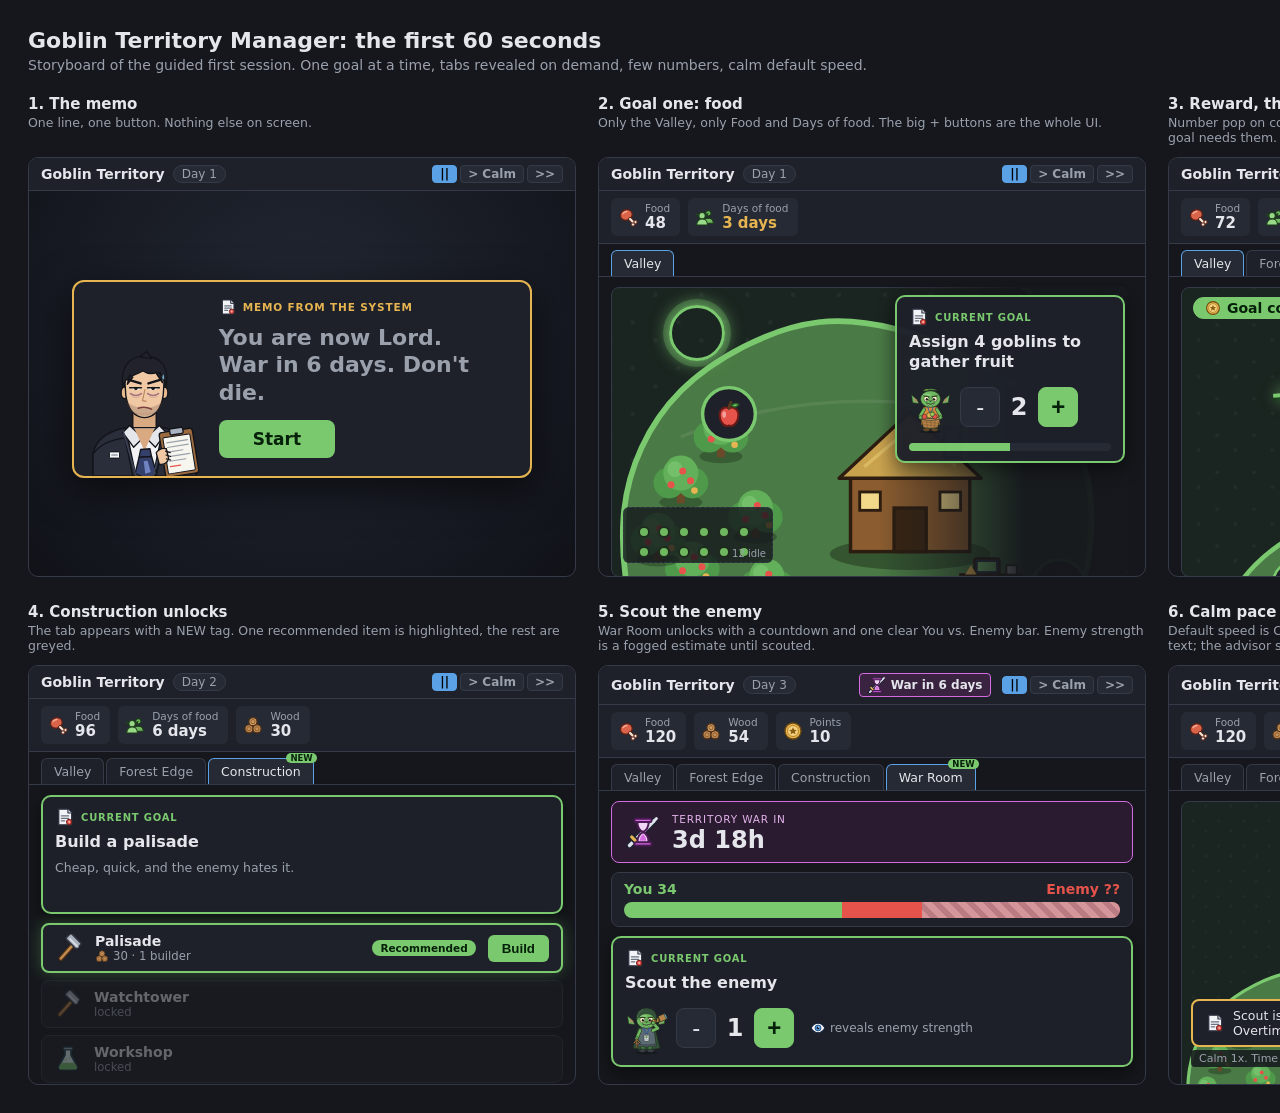
==== projects/goblin-territory-manager/research/assets/first-session-flow.html @ d6309069 "Add first-session flow storyboard (WIP) Co-Authored-By: Claude Opus 5.5 <noreply@anthropic.com> Clau" ====
<!doctype html><html lang="en"><head><meta charset="utf-8"><meta name="viewport" content="width=device-width,initial-scale=1"><title>First session flow</title><style>:root{--bg:#15171c;--panel:#1e2129;--panel2:#262a34;--line:#343a47;--text:#e4e6eb;--muted:#9aa1ad;--accent:#7bc96f;--accent2:#5aa1e6;--warn:#e6b450;--bad:#e5534b;--war:#d46be0}
*{box-sizing:border-box}body{margin:0;background:var(--bg);color:var(--text);font:14px system-ui,-apple-system,"Segoe UI",sans-serif;padding:28px}
h1{margin:0 0 4px;font-size:22px}.sub{color:var(--muted);margin:0 0 22px}
.grid{display:grid;grid-template-columns:repeat(3,548px);gap:26px 22px}
.cap h3{margin:0 0 2px;font-size:15px}.cap p{margin:0 0 8px;color:var(--muted);font-size:12.5px;min-height:34px}
.scr{position:relative;width:548px;height:420px;background:var(--bg);border:1px solid var(--line);border-radius:10px;overflow:hidden}
.scr.dim{background:radial-gradient(circle at 50% 40%,#232834,#101218)}
.top{display:flex;align-items:center;gap:8px;padding:7px 12px;background:var(--panel);border-bottom:1px solid var(--line)}.ttl{font-weight:700}.sp{flex:1}
.chip{background:var(--panel2);border:1px solid var(--line);border-radius:10px;padding:1px 8px;font-size:12px;color:var(--muted)}
.war{background:#3a2340;border:1px solid var(--war);border-radius:4px;padding:2px 8px;font-weight:600;display:flex;gap:5px;align-items:center;font-size:12px}
.speed b{display:inline-block;background:var(--panel2);border:1px solid var(--line);border-radius:4px;padding:1px 7px;margin-left:3px;font-size:12px;color:var(--muted)}.speed b.on{background:var(--accent2);color:#000;border-color:var(--accent2)}
.ic{vertical-align:middle;flex:none}
.res{display:flex;gap:8px;padding:7px 12px;background:var(--panel);border-bottom:1px solid var(--line)}
.r{display:flex;gap:7px;align-items:center;background:var(--panel2);border-radius:6px;padding:4px 10px 4px 7px}.r small{display:block;color:var(--muted);font-size:10.5px}.r strong{font-size:15px}.r.warn strong{color:var(--warn)}.r.new{box-shadow:0 0 0 2px var(--accent);animation:none}
.tabs{display:flex;gap:2px;padding:6px 12px 0;border-bottom:1px solid var(--line);background:var(--bg)}
.tabs span{padding:5px 12px;border:1px solid var(--line);border-bottom:0;border-radius:6px 6px 0 0;background:var(--panel);color:var(--muted);font-size:12.5px;position:relative}.tabs span.on{color:var(--text);background:var(--panel2);border-color:var(--accent2)}
.tabs span.new::after{content:"NEW";position:absolute;top:-6px;right:-4px;background:var(--accent);color:#06210a;font-size:8.5px;font-weight:800;border-radius:6px;padding:0 4px}
.body{position:relative;padding:10px 12px;height:290px}.body.col{display:flex;flex-direction:column;gap:9px}
.map{position:absolute;left:12px;top:10px;width:516px;height:290px;border-radius:8px;border:1px solid var(--line);background-image:url(territory-overview.svg);background-repeat:no-repeat}
.mask{position:absolute;left:12px;top:10px;width:516px;height:290px;border-radius:8px;background:linear-gradient(90deg,transparent 52%,rgba(21,23,28,.96) 80%)}
.pen{position:absolute;left:24px;top:230px;width:150px;height:56px;background:rgba(21,23,28,.8);border:1px dashed var(--line);border-radius:6px}.pen small{position:absolute;right:6px;bottom:3px;color:var(--muted);font-size:10px}
.g{position:absolute;width:12px;height:12px;border-radius:50%;background:#6fb85f;border:2px solid #1d2b1c;margin:6px 0 0 0}
.pulse{position:absolute;width:56px;height:56px;border-radius:50%;border:3px solid var(--accent);box-shadow:0 0 0 6px rgba(123,201,111,.25),0 0 18px var(--accent)}
.side{position:absolute;right:20px;top:18px;width:230px}
.goal{background:rgba(30,33,41,.96);border:2px solid var(--accent);border-radius:10px;padding:10px 12px;box-shadow:0 6px 18px rgba(0,0,0,.45)}
.gh{display:flex;gap:6px;align-items:center}.gh small{color:var(--accent);font-weight:700;letter-spacing:.08em;font-size:10px}
.goal h4{margin:5px 0 8px;font-size:16px;line-height:1.25}.m{color:var(--muted);margin:0;font-size:12px}
.asg{display:flex;align-items:center;gap:8px}.asg img{height:54px}.n{font-size:24px;font-weight:700;min-width:22px;text-align:center}
.pm{width:40px;height:40px;border-radius:8px;font-size:24px;line-height:1;background:var(--panel2);color:var(--text);border:1px solid var(--line)}.pm.plus{background:var(--accent);color:#06210a;border-color:var(--accent);font-weight:800}
.bar{height:8px;background:var(--panel2);border-radius:4px;margin-top:9px;overflow:hidden}.bar i{display:block;height:100%;background:var(--accent)}
.center{display:flex;height:376px;align-items:center;justify-content:center}
.memo{display:flex;gap:16px;align-items:flex-end;background:var(--panel);border:2px solid var(--warn);border-radius:12px;padding:16px 22px 18px 12px;box-shadow:0 12px 40px rgba(0,0,0,.6);width:460px}
.bust{height:140px;margin-bottom:-18px;border-radius:0 0 8px 8px}.from{display:flex;gap:6px;align-items:center;color:var(--warn);font-size:10.5px;font-weight:700;letter-spacing:.08em}
.memo p{font-size:22px;font-weight:600;margin:8px 0 14px;line-height:1.25}
.big{background:var(--accent);color:#06210a;border:0;border-radius:8px;font:700 17px system-ui;padding:9px 34px}
.pop{position:absolute;left:100px;top:90px;font-size:34px;font-weight:800;color:var(--accent);text-shadow:0 0 14px rgba(123,201,111,.7),0 3px 0 #0b2a0e;transform:rotate(-5deg)}
.done{position:absolute;left:24px;top:20px;background:var(--accent);color:#06210a;border-radius:20px;padding:3px 12px;font-weight:700;display:flex;gap:6px;align-items:center}
.list{display:flex;flex-direction:column;gap:7px}.it{display:flex;align-items:center;gap:12px;background:var(--panel);border:1px solid var(--line);border-radius:8px;padding:8px 12px}.it b{display:block}.it small{color:var(--muted);display:flex;gap:4px;align-items:center}
.it.off{opacity:.38}.it.rec{border:2px solid var(--accent);box-shadow:0 0 16px rgba(123,201,111,.3)}.it>div{flex:1}
.tag{background:var(--accent);color:#06210a;font-size:10.5px;font-weight:800;border-radius:10px;padding:2px 8px}.plusb{background:var(--accent);color:#06210a;border:0;border-radius:6px;font-weight:700;padding:6px 14px}
.cd{display:flex;align-items:center;gap:12px;background:#2a1b30;border:1px solid var(--war);border-radius:8px;padding:8px 14px}.cd small{color:#e2b2ea;font-size:10.5px;letter-spacing:.08em}.cd strong{font-size:24px;display:block}
.vs{background:var(--panel);border:1px solid var(--line);border-radius:8px;padding:8px 12px}.vh{display:flex;justify-content:space-between;font-weight:700;margin-bottom:5px}.good{color:var(--accent)}.bad{color:var(--bad)}
.vb{display:flex;height:16px;border-radius:8px;overflow:hidden;position:relative}.vb i{display:block;height:100%}.you{background:var(--accent)}.foe{background:var(--bad)}.fog{position:absolute;right:0;top:0;width:40%;background:repeating-linear-gradient(45deg,rgba(200,205,220,.55) 0 6px,rgba(150,158,176,.55) 6px 12px)}
.check{position:absolute;right:22px;top:18px;width:170px;background:rgba(30,33,41,.95);border:1px solid var(--line);border-radius:8px;padding:8px 12px}.check h5{margin:0 0 5px;font-size:11px;letter-spacing:.08em;color:var(--muted);text-transform:uppercase}.check p{margin:3px 0;font-size:12px;color:var(--muted);padding-left:18px;position:relative}
.check p::before{content:"";position:absolute;left:0;top:2px;width:11px;height:11px;border:1.5px solid var(--line);border-radius:3px}.check p.ok{color:var(--muted);text-decoration:line-through}.check p.ok::before{background:var(--accent);border-color:var(--accent)}.check p.now{color:var(--text);font-weight:700}.check p.now::before{border-color:var(--accent)}
.toast{position:absolute;left:22px;bottom:34px;display:flex;gap:8px;align-items:center;background:var(--panel);border:2px solid var(--warn);border-radius:8px;padding:7px 12px;font-size:12.5px;max-width:290px}
.speedhint{position:absolute;left:22px;bottom:14px;background:rgba(21,23,28,.85);padding:2px 8px;border-radius:4px;font-size:11px;color:var(--muted)}</style></head><body><svg xmlns="http://www.w3.org/2000/svg" width="0" height="0" style="position:absolute">
<symbol id="i-meat" viewBox="0 0 24 24"><ellipse cx="10" cy="9.5" rx="7.2" ry="6.2" transform="rotate(-20 10 9.5)" fill="#d9644a" stroke="#5e1f15" stroke-width="1.5"/><path d="M6 8Q7.6 5.6 10.6 5.4" stroke="#f4b09a" stroke-width="1.6" fill="none" stroke-linecap="round"/><path d="M14.5 14.5L19.5 19.5" stroke="#5e1f15" stroke-width="4.6" stroke-linecap="round"/><path d="M14.5 14.5L19.5 19.5" stroke="#f1ead8" stroke-width="2.6" stroke-linecap="round"/><circle cx="21" cy="18" r="2" fill="#f1ead8" stroke="#5e1f15" stroke-width="1.2"/><circle cx="18" cy="21" r="2" fill="#f1ead8" stroke="#5e1f15" stroke-width="1.2"/></symbol>
<symbol id="i-fruit" viewBox="0 0 24 24"><path d="M12 8C10 6.5 5 7 5 13c0 4.5 3 8 5.5 8 .8 0 1-.4 1.5-.4s.7.4 1.5.4c2.5 0 5.5-3.5 5.5-8 0-6-5-6.5-7-5z" fill="#e5534b" stroke="#6e1b17" stroke-width="1.5" stroke-linejoin="round"/><path d="M12 8Q12 5 13.5 3" stroke="#5a3b1e" stroke-width="1.8" stroke-linecap="round" fill="none"/><path d="M13.6 5.6Q17 3 19.2 5Q16.6 8.2 13.6 5.6Z" fill="#7bc96f" stroke="#2a5f25" stroke-width="1.2" stroke-linejoin="round"/><ellipse cx="8.4" cy="12.4" rx="1.4" ry="2.4" fill="#fff" opacity=".45"/></symbol>
<symbol id="i-wood" viewBox="0 0 24 24"><g stroke="#4f2f16" stroke-width="1.4"><circle cx="7.2" cy="16.6" r="4.9" fill="#c58f55"/><circle cx="16.8" cy="16.6" r="4.9" fill="#c58f55"/><circle cx="12" cy="8" r="4.9" fill="#d09b60"/></g><g fill="none" stroke="#8a5c2f" stroke-width="1.2"><circle cx="7.2" cy="16.6" r="2.5"/><circle cx="16.8" cy="16.6" r="2.5"/><circle cx="12" cy="8" r="2.5"/></g></symbol>
<symbol id="i-stone" viewBox="0 0 24 24"><polygon points="2.5 17 5.5 9 12 4.5 19 8 21.5 16 15.5 20.5 7 20.5" fill="#9aa1ad" stroke="#2f343e" stroke-width="1.5" stroke-linejoin="round"/><polygon points="5.5 9 12 4.5 19 8 12 12" fill="#c8cdd6"/><path d="M12 12L15.5 20.5M12 12L2.5 17" stroke="#68707e" stroke-width="1.3" fill="none"/></symbol>
<symbol id="i-morale" viewBox="0 0 24 24"><circle cx="12" cy="12" r="9.6" fill="#f2c94c" stroke="#6f520e" stroke-width="1.6"/><ellipse cx="8.7" cy="10" rx="1.3" ry="1.9" fill="#3d2d06"/><ellipse cx="15.3" cy="10" rx="1.3" ry="1.9" fill="#3d2d06"/><path d="M7.4 14Q12 19.2 16.6 14" stroke="#3d2d06" stroke-width="1.9" stroke-linecap="round" fill="none"/></symbol>
<symbol id="i-points" viewBox="0 0 24 24"><circle cx="12" cy="12" r="9.6" fill="#e6b450" stroke="#6f4a0e" stroke-width="1.6"/><circle cx="12" cy="12" r="6.6" fill="#f5d27f" stroke="#b8862b" stroke-width="1.2"/><polygon points="12 7.4 13.4 10.4 16.7 10.7 14.2 12.8 15 16 12 14.3 9 16 9.8 12.8 7.3 10.7 10.6 10.4" fill="#8a5c12"/></symbol>
<symbol id="i-pop" viewBox="0 0 24 24"><g stroke="#1d3d1a" stroke-width="1.4" stroke-linejoin="round"><circle cx="16" cy="7.6" r="3.2" fill="#6fb85f"/><path d="M10 19.5c0-3.8 2.6-6 6-6s6 2.2 6 6z" fill="#6fb85f"/><path d="M4.6 9.6L1.4 8 4.4 12.2ZM12.4 9.6L15.6 8 12.6 12.2Z" fill="#97d986"/><circle cx="8.5" cy="10.4" r="3.8" fill="#97d986"/><path d="M2 21.6c0-4.6 2.8-7.2 6.5-7.2S15 17 15 21.6z" fill="#97d986"/></g></symbol>
<symbol id="i-war" viewBox="0 0 24 24"><path d="M2.5 21.5L19.5 4.5" stroke="#1c2230" stroke-width="4.6" stroke-linecap="round"/><path d="M2.5 21.5L19.5 4.5" stroke="#dfe4ec" stroke-width="2.4" stroke-linecap="round"/><path d="M4 15.5L8.5 20" stroke="#1c2230" stroke-width="4.4" stroke-linecap="round"/><path d="M4 15.5L8.5 20" stroke="#e6b450" stroke-width="2.2" stroke-linecap="round"/><path d="M19.5 4.5L21.5 2.5" stroke="#dfe4ec" stroke-width="2" stroke-linecap="round"/><g stroke="#4b1a54" stroke-width="1.4" stroke-linejoin="round"><path d="M8 4.5Q8 10 12 12Q8 14 8 19.5H16Q16 14 12 12Q16 10 16 4.5Z" fill="#f1d6f5"/><path d="M9.6 18.2Q10 15 12 13.4Q14 15 14.4 18.2Z" fill="#d46be0" stroke="none"/><rect x="6" y="2.6" width="12" height="2.4" rx="1" fill="#d46be0"/><rect x="6" y="19.2" width="12" height="2.4" rx="1" fill="#d46be0"/></g></symbol>
<symbol id="i-intel" viewBox="0 0 24 24"><path d="M1.6 12C4.8 6.6 8.4 5 12 5s7.2 1.6 10.4 7c-3.2 5.4-6.8 7-10.4 7S4.8 17.4 1.6 12z" fill="#f3f4f7" stroke="#16233c" stroke-width="1.6" stroke-linejoin="round"/><circle cx="12" cy="12" r="4.4" fill="#5aa1e6" stroke="#1a4678" stroke-width="1.3"/><circle cx="12" cy="12" r="2" fill="#0d1522"/><circle cx="13.2" cy="10.8" r="1" fill="#fff"/></symbol>
<symbol id="i-build" viewBox="0 0 24 24"><path d="M5 21L15 9.8" stroke="#4f2f16" stroke-width="4.2" stroke-linecap="round"/><path d="M5 21L15 9.8" stroke="#c18c4e" stroke-width="2.2" stroke-linecap="round"/><rect x="9.5" y="2.8" width="13" height="6.6" rx="1.4" transform="rotate(45 16 6)" fill="#aab2bf" stroke="#2f343e" stroke-width="1.4"/><path d="M13 4.4L19.6 11" stroke="#e8ecf2" stroke-width="1.4" stroke-linecap="round" opacity=".8"/></symbol>
<symbol id="i-research" viewBox="0 0 24 24"><path d="M9.4 3.4h5.2v5.2l5 9.2c.9 1.7-.3 3.2-2 3.2H6.4c-1.7 0-2.9-1.5-2-3.2l5-9.2z" fill="#e3f4f8" stroke="#24444f" stroke-width="1.5" stroke-linejoin="round"/><path d="M6.4 15.2h11.2l2 3.6c.5 1-.1 2.2-1.3 2.2H5.7c-1.2 0-1.8-1.2-1.3-2.2z" fill="#7bc96f"/><circle cx="10" cy="12.6" r="1.1" fill="#bfe9b6"/><circle cx="13.4" cy="11" r=".9" fill="#bfe9b6"/><rect x="8" y="1.8" width="8" height="2.4" rx="1" fill="#9aa1ad" stroke="#24444f" stroke-width="1.2"/></symbol>
<symbol id="i-assign" viewBox="0 0 24 24"><g stroke="#3a4150" stroke-width="1.4" stroke-linejoin="round"><circle cx="9.5" cy="9" r="4" fill="#dfe4ec"/><path d="M2.4 21.5c0-5 3-7.8 7.1-7.8s7.1 2.8 7.1 7.8z" fill="#dfe4ec"/></g><circle cx="18" cy="6.4" r="5.2" fill="#7bc96f" stroke="#1f4a1c" stroke-width="1.3"/><path d="M18 3.4v6M15 6.4h6" stroke="#fff" stroke-width="2" stroke-linecap="round"/></symbol>
<symbol id="i-overtime" viewBox="0 0 24 24"><circle cx="10.5" cy="13.5" r="8.3" fill="#f3f4f7" stroke="#2c3240" stroke-width="1.6"/><path d="M10.5 8v5.8h4" stroke="#1c2a44" stroke-width="1.9" stroke-linecap="round" stroke-linejoin="round" fill="none"/><path d="M10.5 5.8v1M5.2 13.5h1" stroke="#9aa1ad" stroke-width="1.4" stroke-linecap="round"/><polygon points="20 .8 13.4 9.6 17.4 9.8 14.4 17.4 22.2 7.6 18 7.4" fill="#e6b450" stroke="#6b3d05" stroke-width="1.2" stroke-linejoin="round"/></symbol>
<symbol id="i-memo" viewBox="0 0 24 24"><path d="M4.5 2.6h11L20 7.2v14.2H4.5z" fill="#f3f4f7" stroke="#2c3240" stroke-width="1.5" stroke-linejoin="round"/><path d="M15.5 2.6v4.6H20" fill="#cfd5de" stroke="#2c3240" stroke-width="1.3" stroke-linejoin="round"/><path d="M7.6 10.5h8.8M7.6 13.5h8.8M7.6 16.5h4" stroke="#6a7280" stroke-width="1.5" stroke-linecap="round"/><circle cx="17" cy="18" r="3.2" fill="#e5534b" stroke="#6e1b17" stroke-width="1.2"/><circle cx="17" cy="18" r="1.2" fill="#f7b3ae"/></symbol>
</svg>

<h1>Goblin Territory Manager: the first 60 seconds</h1><p class="sub">Storyboard of the guided first session. One goal at a time, tabs revealed on demand, few numbers, calm default speed.</p>
<div class="grid"><div class="cap"><h3>1. The memo</h3><p>One line, one button. Nothing else on screen.</p><div class="scr dim"><div class="top"><span class="ttl">Goblin Territory</span><span class="chip">Day 1</span><span class="sp"></span><span class="speed"><b class="on">||</b><b class="">&gt; Calm</b><b>&gt;&gt;</b></span></div><div class="center"><div class="memo"><img src="char-manager-oh.svg" class="bust"><div><div class="from"><svg class="ic" width="18" height="18"><use href="#i-memo"/></svg> MEMO FROM THE SYSTEM</div><p>You are now Lord.<br>War in <b>6 days</b>. Don't die.</p><button class="big">Start</button></div></div></div></div></div><div class="cap"><h3>2. Goal one: food</h3><p>Only the Valley, only Food and Days of food. The big + buttons are the whole UI.</p><div class="scr"><div class="top"><span class="ttl">Goblin Territory</span><span class="chip">Day 1</span><span class="sp"></span><span class="speed"><b class="on">||</b><b class="">&gt; Calm</b><b>&gt;&gt;</b></span></div><div class="res"><div class="r "><svg class="ic" width="20" height="20"><use href="#i-meat"/></svg><div><small>Food</small><strong>48</strong></div></div><div class="r warn"><svg class="ic" width="20" height="20"><use href="#i-pop"/></svg><div><small>Days of food</small><strong>3 days</strong></div></div></div><div class="tabs"><span class="on">Valley</span></div>
<div class="body"><div class="map" style="background-size:1376px 917.3333333333334px;background-position:-126.13333333333334px -344px"></div><div class="mask"></div><div class="pen"><i class="g" style="left:14px;top:12px"></i><i class="g" style="left:34px;top:12px"></i><i class="g" style="left:54px;top:12px"></i><i class="g" style="left:74px;top:12px"></i><i class="g" style="left:94px;top:12px"></i><i class="g" style="left:114px;top:12px"></i><i class="g" style="left:14px;top:32px"></i><i class="g" style="left:34px;top:32px"></i><i class="g" style="left:54px;top:32px"></i><i class="g" style="left:74px;top:32px"></i><i class="g" style="left:94px;top:32px"></i><i class="g" style="left:114px;top:32px"></i><small>12 idle</small></div><div class="pulse" style="left:70px;top:28px"></div>
<div class="side"><div class="goal"><div class="gh"><svg class="ic" width="20" height="20"><use href="#i-memo"/></svg><small>CURRENT GOAL</small></div><h4>Assign 4 goblins to gather fruit</h4><div class="asg"><img src="char-goblin-gatherer.svg"><button class="pm">-</button><span class="n">2</span><button class="pm plus">+</button></div><div class="bar"><i style="width:50%"></i></div></div></div></div></div></div><div class="cap"><h3>3. Reward, then reveal</h3><p>Number pop on completion. The Forest Edge and Wood appear exactly when the next goal needs them.</p><div class="scr"><div class="top"><span class="ttl">Goblin Territory</span><span class="chip">Day 1</span><span class="sp"></span><span class="speed"><b class="on">||</b><b class="">&gt; Calm</b><b>&gt;&gt;</b></span></div><div class="res"><div class="r "><svg class="ic" width="20" height="20"><use href="#i-meat"/></svg><div><small>Food</small><strong>72</strong></div></div><div class="r "><svg class="ic" width="20" height="20"><use href="#i-pop"/></svg><div><small>Days of food</small><strong>5 days</strong></div></div><div class="r new"><svg class="ic" width="20" height="20"><use href="#i-wood"/></svg><div><small>Wood</small><strong>0</strong></div></div></div><div class="tabs"><span class="on">Valley</span><span class="new">Forest Edge</span></div>
<div class="body"><div class="map" style="background-size:1105.7142857142856px 737.1428571428571px;background-position:-82.92857142857143px -82.92857142857143px"></div><div class="pop">+24 Food</div><div class="done"><svg class="ic" width="16" height="16"><use href="#i-points"/></svg> Goal complete +10</div><div class="pulse" style="left:228px;top:60px"></div>
<div class="side"><div class="goal"><div class="gh"><svg class="ic" width="20" height="20"><use href="#i-memo"/></svg><small>CURRENT GOAL</small></div><h4>Get wood: send 2 goblins to the Forest Edge</h4><div class="asg"><img src="char-goblin-builder.svg"><button class="pm">-</button><span class="n">0</span><button class="pm plus">+</button></div><div class="bar"><i style="width:0%"></i></div></div></div></div></div></div><div class="cap"><h3>4. Construction unlocks</h3><p>The tab appears with a NEW tag. One recommended item is highlighted, the rest are greyed.</p><div class="scr"><div class="top"><span class="ttl">Goblin Territory</span><span class="chip">Day 2</span><span class="sp"></span><span class="speed"><b class="on">||</b><b class="">&gt; Calm</b><b>&gt;&gt;</b></span></div><div class="res"><div class="r "><svg class="ic" width="20" height="20"><use href="#i-meat"/></svg><div><small>Food</small><strong>96</strong></div></div><div class="r "><svg class="ic" width="20" height="20"><use href="#i-pop"/></svg><div><small>Days of food</small><strong>6 days</strong></div></div><div class="r "><svg class="ic" width="20" height="20"><use href="#i-wood"/></svg><div><small>Wood</small><strong>30</strong></div></div></div><div class="tabs"><span class="">Valley</span><span class="">Forest Edge</span><span class="on new">Construction</span></div>
<div class="body col"><div class="goal"><div class="gh"><svg class="ic" width="20" height="20"><use href="#i-memo"/></svg><small>CURRENT GOAL</small></div><h4>Build a palisade</h4><p class="m">Cheap, quick, and the enemy hates it.</p></div>
<div class="list"><div class="it rec"><svg class="ic" width="28" height="28"><use href="#i-build"/></svg><div><b>Palisade</b><small><svg class="ic" width="14" height="14"><use href="#i-wood"/></svg> 30 &middot; 1 builder</small></div><span class="tag">Recommended</span><button class="plusb">Build</button></div><div class="it off"><svg class="ic" width="28" height="28"><use href="#i-build"/></svg><div><b>Watchtower</b><small>locked</small></div></div><div class="it off"><svg class="ic" width="28" height="28"><use href="#i-research"/></svg><div><b>Workshop</b><small>locked</small></div></div></div></div></div></div><div class="cap"><h3>5. Scout the enemy</h3><p>War Room unlocks with a countdown and one clear You vs. Enemy bar. Enemy strength is a fogged estimate until scouted.</p><div class="scr"><div class="top"><span class="ttl">Goblin Territory</span><span class="chip">Day 3</span><span class="sp"></span><span class="war"><svg class="ic" width="18" height="18"><use href="#i-war"/></svg> War in 6 days</span><span class="speed"><b class="on">||</b><b class="">&gt; Calm</b><b>&gt;&gt;</b></span></div><div class="res"><div class="r "><svg class="ic" width="20" height="20"><use href="#i-meat"/></svg><div><small>Food</small><strong>120</strong></div></div><div class="r "><svg class="ic" width="20" height="20"><use href="#i-wood"/></svg><div><small>Wood</small><strong>54</strong></div></div><div class="r "><svg class="ic" width="20" height="20"><use href="#i-points"/></svg><div><small>Points</small><strong>10</strong></div></div></div><div class="tabs"><span class="">Valley</span><span class="">Forest Edge</span><span class="">Construction</span><span class="on new">War Room</span></div>
<div class="body col"><div class="cd"><svg class="ic" width="34" height="34"><use href="#i-war"/></svg><div><small>TERRITORY WAR IN</small><strong>3d 18h</strong></div></div>
<div class="vs"><div class="vh"><span class="good">You 34</span><span class="bad">Enemy ??</span></div><div class="vb"><i class="you" style="width:44%"></i><i class="foe" style="width:56%"></i><i class="fog"></i></div></div>
<div class="goal"><div class="gh"><svg class="ic" width="20" height="20"><use href="#i-memo"/></svg><small>CURRENT GOAL</small></div><h4>Scout the enemy</h4><div class="asg"><img src="char-goblin-scout.svg"><button class="pm">-</button><span class="n">1</span><button class="pm plus">+</button><span class="m" style="margin-left:8px"><svg class="ic" width="16" height="16"><use href="#i-intel"/></svg> reveals enemy strength</span></div></div></div></div></div><div class="cap"><h3>6. Calm pace and a checklist</h3><p>Default speed is Calm (slow). A small objectives card in the corner replaces the wall of text; the advisor speaks in short memos.</p><div class="scr"><div class="top"><span class="ttl">Goblin Territory</span><span class="chip">Day 3</span><span class="sp"></span><span class="war"><svg class="ic" width="18" height="18"><use href="#i-war"/></svg> War in 6 days</span><span class="speed"><b class="">||</b><b class="on">&gt; Calm</b><b>&gt;&gt;</b></span></div><div class="res"><div class="r "><svg class="ic" width="20" height="20"><use href="#i-meat"/></svg><div><small>Food</small><strong>120</strong></div></div><div class="r "><svg class="ic" width="20" height="20"><use href="#i-wood"/></svg><div><small>Wood</small><strong>54</strong></div></div><div class="r "><svg class="ic" width="20" height="20"><use href="#i-points"/></svg><div><small>Points</small><strong>10</strong></div></div></div><div class="tabs"><span class="">Valley</span><span class="">Forest Edge</span><span class="">Construction</span><span class="on">War Room</span></div>
<div class="body"><div class="map" style="background-size:755.1219512195122px 503.4146341463415px;background-position:-69.21951219512195px -37.75609756097561px"></div><div class="check"><h5>Objectives</h5><p class="ok">Feed the goblins</p><p class="ok">Get wood</p><p class="ok">Build a palisade</p><p class="now">Scout the enemy</p><p>Pick a Director</p></div>
<div class="toast"><svg class="ic" width="20" height="20"><use href="#i-memo"/></svg><span>Scout is back. Enemy is stronger. Overtime helps.</span></div><div class="speedhint">Calm 1x. Time only moves forward when you let it.</div></div></div></div></div></body></html>
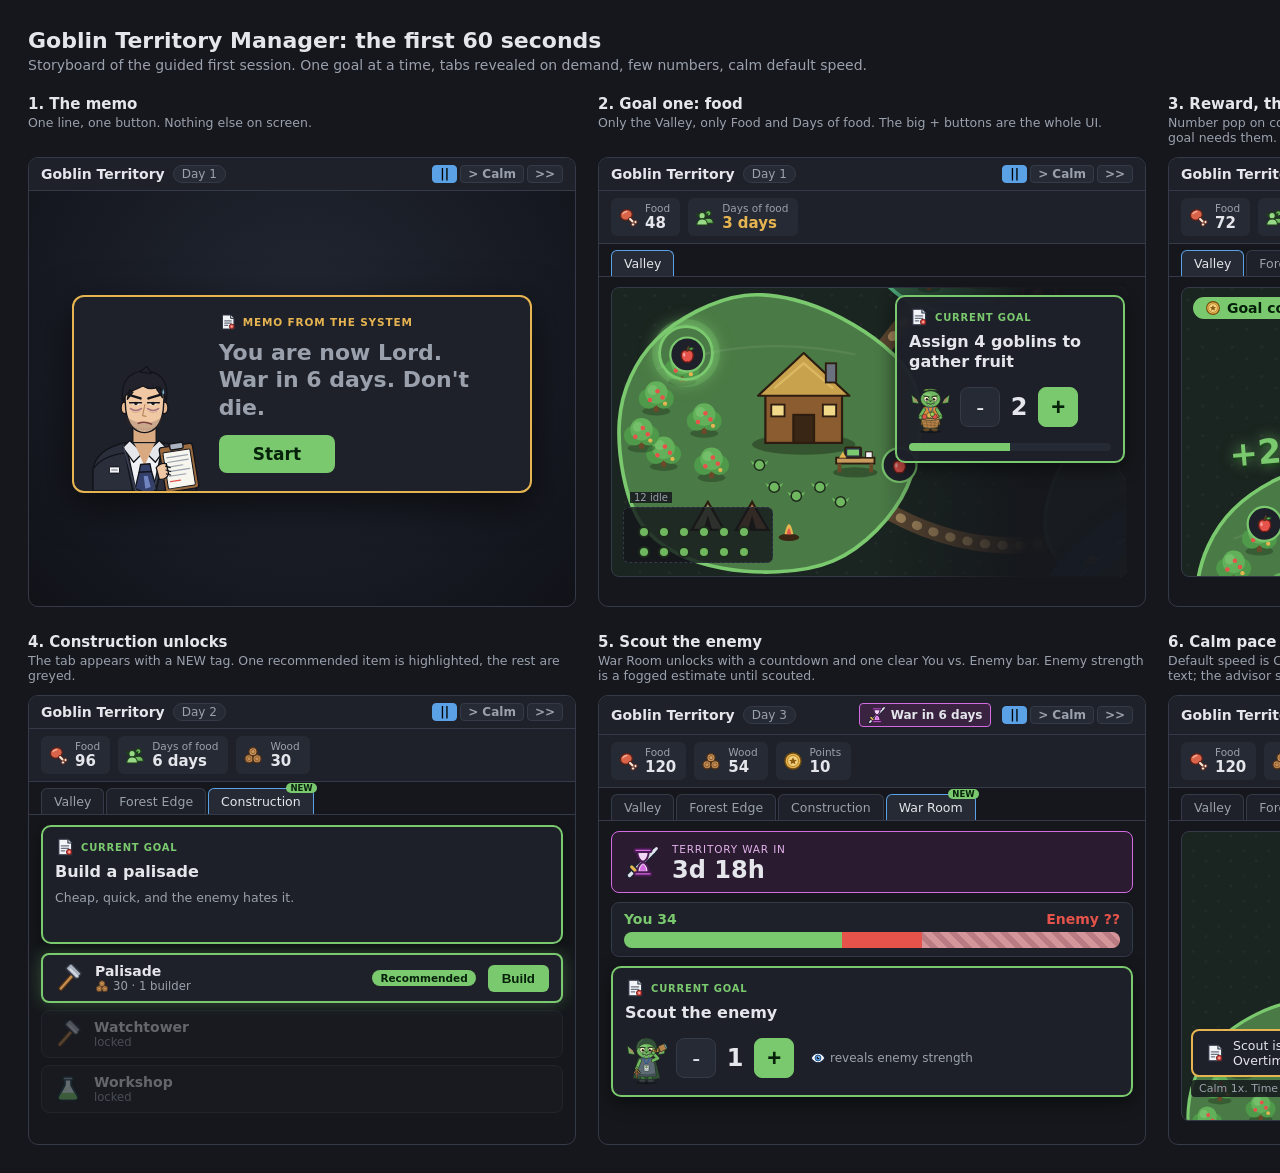
==== commit dc97f95c: "Update art assets and storyboard (WIP) Co-Authored-By: Claude Opus 5.5 <noreply@anthropic.com> Claud" ====
--- a/projects/goblin-territory-manager/research/assets/first-session-flow.html
+++ b/projects/goblin-territory-manager/research/assets/first-session-flow.html
@@ -3,7 +3,7 @@
 h1{margin:0 0 4px;font-size:22px}.sub{color:var(--muted);margin:0 0 22px}
 .grid{display:grid;grid-template-columns:repeat(3,548px);gap:26px 22px}
 .cap h3{margin:0 0 2px;font-size:15px}.cap p{margin:0 0 8px;color:var(--muted);font-size:12.5px;min-height:34px}
-.scr{position:relative;width:548px;height:420px;background:var(--bg);border:1px solid var(--line);border-radius:10px;overflow:hidden}
+.scr{position:relative;width:548px;height:450px;background:var(--bg);border:1px solid var(--line);border-radius:10px;overflow:hidden}
 .scr.dim{background:radial-gradient(circle at 50% 40%,#232834,#101218)}
 .top{display:flex;align-items:center;gap:8px;padding:7px 12px;background:var(--panel);border-bottom:1px solid var(--line)}.ttl{font-weight:700}.sp{flex:1}
 .chip{background:var(--panel2);border:1px solid var(--line);border-radius:10px;padding:1px 8px;font-size:12px;color:var(--muted)}
@@ -18,7 +18,7 @@
 .body{position:relative;padding:10px 12px;height:290px}.body.col{display:flex;flex-direction:column;gap:9px}
 .map{position:absolute;left:12px;top:10px;width:516px;height:290px;border-radius:8px;border:1px solid var(--line);background-image:url(territory-overview.svg);background-repeat:no-repeat}
 .mask{position:absolute;left:12px;top:10px;width:516px;height:290px;border-radius:8px;background:linear-gradient(90deg,transparent 52%,rgba(21,23,28,.96) 80%)}
-.pen{position:absolute;left:24px;top:230px;width:150px;height:56px;background:rgba(21,23,28,.8);border:1px dashed var(--line);border-radius:6px}.pen small{position:absolute;right:6px;bottom:3px;color:var(--muted);font-size:10px}
+.pen{position:absolute;left:24px;top:230px;width:150px;height:56px;background:rgba(21,23,28,.8);border:1px dashed var(--line);border-radius:6px}.pen small{position:absolute;left:6px;top:-16px;background:rgba(21,23,28,.85);padding:0 4px;color:var(--muted);font-size:10px}
 .g{position:absolute;width:12px;height:12px;border-radius:50%;background:#6fb85f;border:2px solid #1d2b1c;margin:6px 0 0 0}
 .pulse{position:absolute;width:56px;height:56px;border-radius:50%;border:3px solid var(--accent);box-shadow:0 0 0 6px rgba(123,201,111,.25),0 0 18px var(--accent)}
 .side{position:absolute;right:20px;top:18px;width:230px}
@@ -28,12 +28,12 @@
 .asg{display:flex;align-items:center;gap:8px}.asg img{height:54px}.n{font-size:24px;font-weight:700;min-width:22px;text-align:center}
 .pm{width:40px;height:40px;border-radius:8px;font-size:24px;line-height:1;background:var(--panel2);color:var(--text);border:1px solid var(--line)}.pm.plus{background:var(--accent);color:#06210a;border-color:var(--accent);font-weight:800}
 .bar{height:8px;background:var(--panel2);border-radius:4px;margin-top:9px;overflow:hidden}.bar i{display:block;height:100%;background:var(--accent)}
-.center{display:flex;height:376px;align-items:center;justify-content:center}
+.center{display:flex;height:406px;align-items:center;justify-content:center}
 .memo{display:flex;gap:16px;align-items:flex-end;background:var(--panel);border:2px solid var(--warn);border-radius:12px;padding:16px 22px 18px 12px;box-shadow:0 12px 40px rgba(0,0,0,.6);width:460px}
 .bust{height:140px;margin-bottom:-18px;border-radius:0 0 8px 8px}.from{display:flex;gap:6px;align-items:center;color:var(--warn);font-size:10.5px;font-weight:700;letter-spacing:.08em}
 .memo p{font-size:22px;font-weight:600;margin:8px 0 14px;line-height:1.25}
 .big{background:var(--accent);color:#06210a;border:0;border-radius:8px;font:700 17px system-ui;padding:9px 34px}
-.pop{position:absolute;left:100px;top:90px;font-size:34px;font-weight:800;color:var(--accent);text-shadow:0 0 14px rgba(123,201,111,.7),0 3px 0 #0b2a0e;transform:rotate(-5deg)}
+.side.low{top:auto;bottom:18px}.pop{position:absolute;left:60px;top:150px;font-size:34px;font-weight:800;color:var(--accent);text-shadow:0 0 14px rgba(123,201,111,.7),0 3px 0 #0b2a0e;transform:rotate(-5deg)}
 .done{position:absolute;left:24px;top:20px;background:var(--accent);color:#06210a;border-radius:20px;padding:3px 12px;font-weight:700;display:flex;gap:6px;align-items:center}
 .list{display:flex;flex-direction:column;gap:7px}.it{display:flex;align-items:center;gap:12px;background:var(--panel);border:1px solid var(--line);border-radius:8px;padding:8px 12px}.it b{display:block}.it small{color:var(--muted);display:flex;gap:4px;align-items:center}
 .it.off{opacity:.38}.it.rec{border:2px solid var(--accent);box-shadow:0 0 16px rgba(123,201,111,.3)}.it>div{flex:1}
@@ -63,10 +63,10 @@
 
 <h1>Goblin Territory Manager: the first 60 seconds</h1><p class="sub">Storyboard of the guided first session. One goal at a time, tabs revealed on demand, few numbers, calm default speed.</p>
 <div class="grid"><div class="cap"><h3>1. The memo</h3><p>One line, one button. Nothing else on screen.</p><div class="scr dim"><div class="top"><span class="ttl">Goblin Territory</span><span class="chip">Day 1</span><span class="sp"></span><span class="speed"><b class="on">||</b><b class="">&gt; Calm</b><b>&gt;&gt;</b></span></div><div class="center"><div class="memo"><img src="char-manager-oh.svg" class="bust"><div><div class="from"><svg class="ic" width="18" height="18"><use href="#i-memo"/></svg> MEMO FROM THE SYSTEM</div><p>You are now Lord.<br>War in <b>6 days</b>. Don't die.</p><button class="big">Start</button></div></div></div></div></div><div class="cap"><h3>2. Goal one: food</h3><p>Only the Valley, only Food and Days of food. The big + buttons are the whole UI.</p><div class="scr"><div class="top"><span class="ttl">Goblin Territory</span><span class="chip">Day 1</span><span class="sp"></span><span class="speed"><b class="on">||</b><b class="">&gt; Calm</b><b>&gt;&gt;</b></span></div><div class="res"><div class="r "><svg class="ic" width="20" height="20"><use href="#i-meat"/></svg><div><small>Food</small><strong>48</strong></div></div><div class="r warn"><svg class="ic" width="20" height="20"><use href="#i-pop"/></svg><div><small>Days of food</small><strong>3 days</strong></div></div></div><div class="tabs"><span class="on">Valley</span></div>
-<div class="body"><div class="map" style="background-size:1376px 917.3333333333334px;background-position:-126.13333333333334px -344px"></div><div class="mask"></div><div class="pen"><i class="g" style="left:14px;top:12px"></i><i class="g" style="left:34px;top:12px"></i><i class="g" style="left:54px;top:12px"></i><i class="g" style="left:74px;top:12px"></i><i class="g" style="left:94px;top:12px"></i><i class="g" style="left:114px;top:12px"></i><i class="g" style="left:14px;top:32px"></i><i class="g" style="left:34px;top:32px"></i><i class="g" style="left:54px;top:32px"></i><i class="g" style="left:74px;top:32px"></i><i class="g" style="left:94px;top:32px"></i><i class="g" style="left:114px;top:32px"></i><small>12 idle</small></div><div class="pulse" style="left:70px;top:28px"></div>
+<div class="body"><div class="map" style="background-size:884.5714285714286px 589.7142857142857px;background-position:-81.08571428571427px -235.88571428571427px"></div><div class="mask"></div><div class="pen"><i class="g" style="left:14px;top:12px"></i><i class="g" style="left:34px;top:12px"></i><i class="g" style="left:54px;top:12px"></i><i class="g" style="left:74px;top:12px"></i><i class="g" style="left:94px;top:12px"></i><i class="g" style="left:114px;top:12px"></i><i class="g" style="left:14px;top:32px"></i><i class="g" style="left:34px;top:32px"></i><i class="g" style="left:54px;top:32px"></i><i class="g" style="left:74px;top:32px"></i><i class="g" style="left:94px;top:32px"></i><i class="g" style="left:114px;top:32px"></i><small>12 idle</small></div><div class="pulse" style="left:59px;top:48px"></div>
 <div class="side"><div class="goal"><div class="gh"><svg class="ic" width="20" height="20"><use href="#i-memo"/></svg><small>CURRENT GOAL</small></div><h4>Assign 4 goblins to gather fruit</h4><div class="asg"><img src="char-goblin-gatherer.svg"><button class="pm">-</button><span class="n">2</span><button class="pm plus">+</button></div><div class="bar"><i style="width:50%"></i></div></div></div></div></div></div><div class="cap"><h3>3. Reward, then reveal</h3><p>Number pop on completion. The Forest Edge and Wood appear exactly when the next goal needs them.</p><div class="scr"><div class="top"><span class="ttl">Goblin Territory</span><span class="chip">Day 1</span><span class="sp"></span><span class="speed"><b class="on">||</b><b class="">&gt; Calm</b><b>&gt;&gt;</b></span></div><div class="res"><div class="r "><svg class="ic" width="20" height="20"><use href="#i-meat"/></svg><div><small>Food</small><strong>72</strong></div></div><div class="r "><svg class="ic" width="20" height="20"><use href="#i-pop"/></svg><div><small>Days of food</small><strong>5 days</strong></div></div><div class="r new"><svg class="ic" width="20" height="20"><use href="#i-wood"/></svg><div><small>Wood</small><strong>0</strong></div></div></div><div class="tabs"><span class="on">Valley</span><span class="new">Forest Edge</span></div>
-<div class="body"><div class="map" style="background-size:1105.7142857142856px 737.1428571428571px;background-position:-82.92857142857143px -82.92857142857143px"></div><div class="pop">+24 Food</div><div class="done"><svg class="ic" width="16" height="16"><use href="#i-points"/></svg> Goal complete +10</div><div class="pulse" style="left:228px;top:60px"></div>
-<div class="side"><div class="goal"><div class="gh"><svg class="ic" width="20" height="20"><use href="#i-memo"/></svg><small>CURRENT GOAL</small></div><h4>Get wood: send 2 goblins to the Forest Edge</h4><div class="asg"><img src="char-goblin-builder.svg"><button class="pm">-</button><span class="n">0</span><button class="pm plus">+</button></div><div class="bar"><i style="width:0%"></i></div></div></div></div></div></div><div class="cap"><h3>4. Construction unlocks</h3><p>The tab appears with a NEW tag. One recommended item is highlighted, the rest are greyed.</p><div class="scr"><div class="top"><span class="ttl">Goblin Territory</span><span class="chip">Day 2</span><span class="sp"></span><span class="speed"><b class="on">||</b><b class="">&gt; Calm</b><b>&gt;&gt;</b></span></div><div class="res"><div class="r "><svg class="ic" width="20" height="20"><use href="#i-meat"/></svg><div><small>Food</small><strong>96</strong></div></div><div class="r "><svg class="ic" width="20" height="20"><use href="#i-pop"/></svg><div><small>Days of food</small><strong>6 days</strong></div></div><div class="r "><svg class="ic" width="20" height="20"><use href="#i-wood"/></svg><div><small>Wood</small><strong>30</strong></div></div></div><div class="tabs"><span class="">Valley</span><span class="">Forest Edge</span><span class="on new">Construction</span></div>
+<div class="body"><div class="map" style="background-size:884.5714285714286px 589.7142857142857px;background-position:-73.71428571428571px -66.34285714285714px"></div><div class="pop">+24 Food</div><div class="done"><svg class="ic" width="16" height="16"><use href="#i-points"/></svg> Goal complete +10</div><div class="pulse" style="left:293px;top:63px"></div>
+<div class="side low"><div class="goal"><div class="gh"><svg class="ic" width="20" height="20"><use href="#i-memo"/></svg><small>CURRENT GOAL</small></div><h4>Get wood: send 2 goblins to the Forest Edge</h4><div class="asg"><img src="char-goblin-builder.svg"><button class="pm">-</button><span class="n">0</span><button class="pm plus">+</button></div><div class="bar"><i style="width:0%"></i></div></div></div></div></div></div><div class="cap"><h3>4. Construction unlocks</h3><p>The tab appears with a NEW tag. One recommended item is highlighted, the rest are greyed.</p><div class="scr"><div class="top"><span class="ttl">Goblin Territory</span><span class="chip">Day 2</span><span class="sp"></span><span class="speed"><b class="on">||</b><b class="">&gt; Calm</b><b>&gt;&gt;</b></span></div><div class="res"><div class="r "><svg class="ic" width="20" height="20"><use href="#i-meat"/></svg><div><small>Food</small><strong>96</strong></div></div><div class="r "><svg class="ic" width="20" height="20"><use href="#i-pop"/></svg><div><small>Days of food</small><strong>6 days</strong></div></div><div class="r "><svg class="ic" width="20" height="20"><use href="#i-wood"/></svg><div><small>Wood</small><strong>30</strong></div></div></div><div class="tabs"><span class="">Valley</span><span class="">Forest Edge</span><span class="on new">Construction</span></div>
 <div class="body col"><div class="goal"><div class="gh"><svg class="ic" width="20" height="20"><use href="#i-memo"/></svg><small>CURRENT GOAL</small></div><h4>Build a palisade</h4><p class="m">Cheap, quick, and the enemy hates it.</p></div>
 <div class="list"><div class="it rec"><svg class="ic" width="28" height="28"><use href="#i-build"/></svg><div><b>Palisade</b><small><svg class="ic" width="14" height="14"><use href="#i-wood"/></svg> 30 &middot; 1 builder</small></div><span class="tag">Recommended</span><button class="plusb">Build</button></div><div class="it off"><svg class="ic" width="28" height="28"><use href="#i-build"/></svg><div><b>Watchtower</b><small>locked</small></div></div><div class="it off"><svg class="ic" width="28" height="28"><use href="#i-research"/></svg><div><b>Workshop</b><small>locked</small></div></div></div></div></div></div><div class="cap"><h3>5. Scout the enemy</h3><p>War Room unlocks with a countdown and one clear You vs. Enemy bar. Enemy strength is a fogged estimate until scouted.</p><div class="scr"><div class="top"><span class="ttl">Goblin Territory</span><span class="chip">Day 3</span><span class="sp"></span><span class="war"><svg class="ic" width="18" height="18"><use href="#i-war"/></svg> War in 6 days</span><span class="speed"><b class="on">||</b><b class="">&gt; Calm</b><b>&gt;&gt;</b></span></div><div class="res"><div class="r "><svg class="ic" width="20" height="20"><use href="#i-meat"/></svg><div><small>Food</small><strong>120</strong></div></div><div class="r "><svg class="ic" width="20" height="20"><use href="#i-wood"/></svg><div><small>Wood</small><strong>54</strong></div></div><div class="r "><svg class="ic" width="20" height="20"><use href="#i-points"/></svg><div><small>Points</small><strong>10</strong></div></div></div><div class="tabs"><span class="">Valley</span><span class="">Forest Edge</span><span class="">Construction</span><span class="on new">War Room</span></div>
 <div class="body col"><div class="cd"><svg class="ic" width="34" height="34"><use href="#i-war"/></svg><div><small>TERRITORY WAR IN</small><strong>3d 18h</strong></div></div>
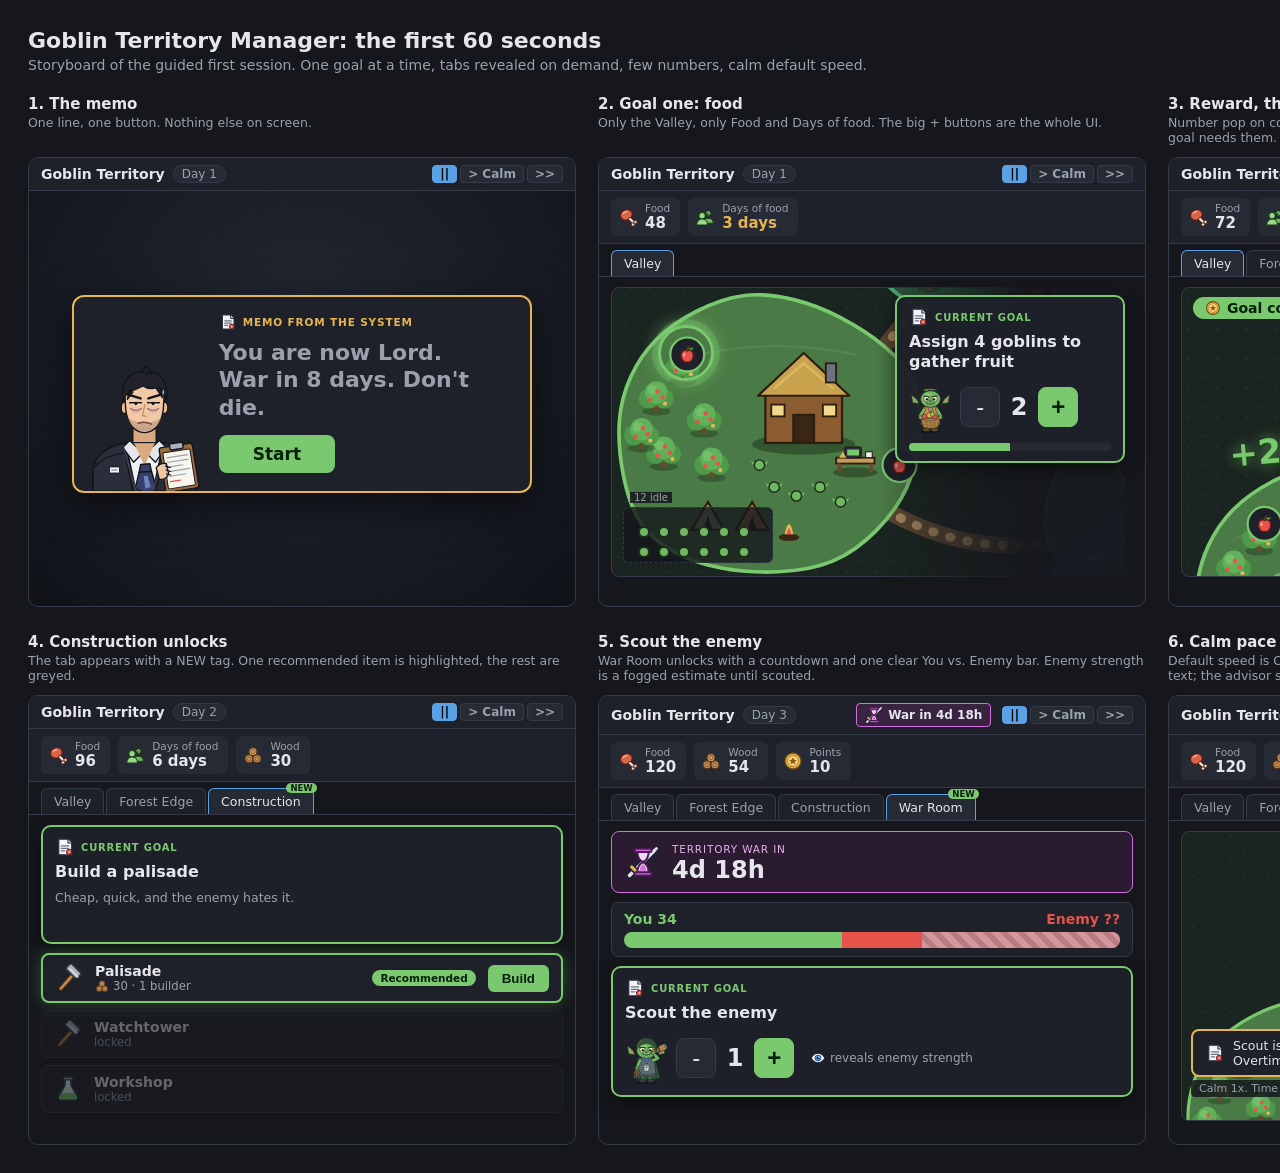
==== commit 934c4107: "Finish onboarding research: art assets, prompts, storyboard fixes, handoff Align storyboard text wit" ====
--- a/projects/goblin-territory-manager/research/assets/first-session-flow.html
+++ b/projects/goblin-territory-manager/research/assets/first-session-flow.html
@@ -62,15 +62,15 @@
 </svg>
 
 <h1>Goblin Territory Manager: the first 60 seconds</h1><p class="sub">Storyboard of the guided first session. One goal at a time, tabs revealed on demand, few numbers, calm default speed.</p>
-<div class="grid"><div class="cap"><h3>1. The memo</h3><p>One line, one button. Nothing else on screen.</p><div class="scr dim"><div class="top"><span class="ttl">Goblin Territory</span><span class="chip">Day 1</span><span class="sp"></span><span class="speed"><b class="on">||</b><b class="">&gt; Calm</b><b>&gt;&gt;</b></span></div><div class="center"><div class="memo"><img src="char-manager-oh.svg" class="bust"><div><div class="from"><svg class="ic" width="18" height="18"><use href="#i-memo"/></svg> MEMO FROM THE SYSTEM</div><p>You are now Lord.<br>War in <b>6 days</b>. Don't die.</p><button class="big">Start</button></div></div></div></div></div><div class="cap"><h3>2. Goal one: food</h3><p>Only the Valley, only Food and Days of food. The big + buttons are the whole UI.</p><div class="scr"><div class="top"><span class="ttl">Goblin Territory</span><span class="chip">Day 1</span><span class="sp"></span><span class="speed"><b class="on">||</b><b class="">&gt; Calm</b><b>&gt;&gt;</b></span></div><div class="res"><div class="r "><svg class="ic" width="20" height="20"><use href="#i-meat"/></svg><div><small>Food</small><strong>48</strong></div></div><div class="r warn"><svg class="ic" width="20" height="20"><use href="#i-pop"/></svg><div><small>Days of food</small><strong>3 days</strong></div></div></div><div class="tabs"><span class="on">Valley</span></div>
+<div class="grid"><div class="cap"><h3>1. The memo</h3><p>One line, one button. Nothing else on screen.</p><div class="scr dim"><div class="top"><span class="ttl">Goblin Territory</span><span class="chip">Day 1</span><span class="sp"></span><span class="speed"><b class="on">||</b><b class="">&gt; Calm</b><b>&gt;&gt;</b></span></div><div class="center"><div class="memo"><img src="char-manager-oh.svg" class="bust"><div><div class="from"><svg class="ic" width="18" height="18"><use href="#i-memo"/></svg> MEMO FROM THE SYSTEM</div><p>You are now Lord.<br>War in <b>8 days</b>. Don't die.</p><button class="big">Start</button></div></div></div></div></div><div class="cap"><h3>2. Goal one: food</h3><p>Only the Valley, only Food and Days of food. The big + buttons are the whole UI.</p><div class="scr"><div class="top"><span class="ttl">Goblin Territory</span><span class="chip">Day 1</span><span class="sp"></span><span class="speed"><b class="on">||</b><b class="">&gt; Calm</b><b>&gt;&gt;</b></span></div><div class="res"><div class="r "><svg class="ic" width="20" height="20"><use href="#i-meat"/></svg><div><small>Food</small><strong>48</strong></div></div><div class="r warn"><svg class="ic" width="20" height="20"><use href="#i-pop"/></svg><div><small>Days of food</small><strong>3 days</strong></div></div></div><div class="tabs"><span class="on">Valley</span></div>
 <div class="body"><div class="map" style="background-size:884.5714285714286px 589.7142857142857px;background-position:-81.08571428571427px -235.88571428571427px"></div><div class="mask"></div><div class="pen"><i class="g" style="left:14px;top:12px"></i><i class="g" style="left:34px;top:12px"></i><i class="g" style="left:54px;top:12px"></i><i class="g" style="left:74px;top:12px"></i><i class="g" style="left:94px;top:12px"></i><i class="g" style="left:114px;top:12px"></i><i class="g" style="left:14px;top:32px"></i><i class="g" style="left:34px;top:32px"></i><i class="g" style="left:54px;top:32px"></i><i class="g" style="left:74px;top:32px"></i><i class="g" style="left:94px;top:32px"></i><i class="g" style="left:114px;top:32px"></i><small>12 idle</small></div><div class="pulse" style="left:59px;top:48px"></div>
 <div class="side"><div class="goal"><div class="gh"><svg class="ic" width="20" height="20"><use href="#i-memo"/></svg><small>CURRENT GOAL</small></div><h4>Assign 4 goblins to gather fruit</h4><div class="asg"><img src="char-goblin-gatherer.svg"><button class="pm">-</button><span class="n">2</span><button class="pm plus">+</button></div><div class="bar"><i style="width:50%"></i></div></div></div></div></div></div><div class="cap"><h3>3. Reward, then reveal</h3><p>Number pop on completion. The Forest Edge and Wood appear exactly when the next goal needs them.</p><div class="scr"><div class="top"><span class="ttl">Goblin Territory</span><span class="chip">Day 1</span><span class="sp"></span><span class="speed"><b class="on">||</b><b class="">&gt; Calm</b><b>&gt;&gt;</b></span></div><div class="res"><div class="r "><svg class="ic" width="20" height="20"><use href="#i-meat"/></svg><div><small>Food</small><strong>72</strong></div></div><div class="r "><svg class="ic" width="20" height="20"><use href="#i-pop"/></svg><div><small>Days of food</small><strong>5 days</strong></div></div><div class="r new"><svg class="ic" width="20" height="20"><use href="#i-wood"/></svg><div><small>Wood</small><strong>0</strong></div></div></div><div class="tabs"><span class="on">Valley</span><span class="new">Forest Edge</span></div>
 <div class="body"><div class="map" style="background-size:884.5714285714286px 589.7142857142857px;background-position:-73.71428571428571px -66.34285714285714px"></div><div class="pop">+24 Food</div><div class="done"><svg class="ic" width="16" height="16"><use href="#i-points"/></svg> Goal complete +10</div><div class="pulse" style="left:293px;top:63px"></div>
 <div class="side low"><div class="goal"><div class="gh"><svg class="ic" width="20" height="20"><use href="#i-memo"/></svg><small>CURRENT GOAL</small></div><h4>Get wood: send 2 goblins to the Forest Edge</h4><div class="asg"><img src="char-goblin-builder.svg"><button class="pm">-</button><span class="n">0</span><button class="pm plus">+</button></div><div class="bar"><i style="width:0%"></i></div></div></div></div></div></div><div class="cap"><h3>4. Construction unlocks</h3><p>The tab appears with a NEW tag. One recommended item is highlighted, the rest are greyed.</p><div class="scr"><div class="top"><span class="ttl">Goblin Territory</span><span class="chip">Day 2</span><span class="sp"></span><span class="speed"><b class="on">||</b><b class="">&gt; Calm</b><b>&gt;&gt;</b></span></div><div class="res"><div class="r "><svg class="ic" width="20" height="20"><use href="#i-meat"/></svg><div><small>Food</small><strong>96</strong></div></div><div class="r "><svg class="ic" width="20" height="20"><use href="#i-pop"/></svg><div><small>Days of food</small><strong>6 days</strong></div></div><div class="r "><svg class="ic" width="20" height="20"><use href="#i-wood"/></svg><div><small>Wood</small><strong>30</strong></div></div></div><div class="tabs"><span class="">Valley</span><span class="">Forest Edge</span><span class="on new">Construction</span></div>
 <div class="body col"><div class="goal"><div class="gh"><svg class="ic" width="20" height="20"><use href="#i-memo"/></svg><small>CURRENT GOAL</small></div><h4>Build a palisade</h4><p class="m">Cheap, quick, and the enemy hates it.</p></div>
-<div class="list"><div class="it rec"><svg class="ic" width="28" height="28"><use href="#i-build"/></svg><div><b>Palisade</b><small><svg class="ic" width="14" height="14"><use href="#i-wood"/></svg> 30 &middot; 1 builder</small></div><span class="tag">Recommended</span><button class="plusb">Build</button></div><div class="it off"><svg class="ic" width="28" height="28"><use href="#i-build"/></svg><div><b>Watchtower</b><small>locked</small></div></div><div class="it off"><svg class="ic" width="28" height="28"><use href="#i-research"/></svg><div><b>Workshop</b><small>locked</small></div></div></div></div></div></div><div class="cap"><h3>5. Scout the enemy</h3><p>War Room unlocks with a countdown and one clear You vs. Enemy bar. Enemy strength is a fogged estimate until scouted.</p><div class="scr"><div class="top"><span class="ttl">Goblin Territory</span><span class="chip">Day 3</span><span class="sp"></span><span class="war"><svg class="ic" width="18" height="18"><use href="#i-war"/></svg> War in 6 days</span><span class="speed"><b class="on">||</b><b class="">&gt; Calm</b><b>&gt;&gt;</b></span></div><div class="res"><div class="r "><svg class="ic" width="20" height="20"><use href="#i-meat"/></svg><div><small>Food</small><strong>120</strong></div></div><div class="r "><svg class="ic" width="20" height="20"><use href="#i-wood"/></svg><div><small>Wood</small><strong>54</strong></div></div><div class="r "><svg class="ic" width="20" height="20"><use href="#i-points"/></svg><div><small>Points</small><strong>10</strong></div></div></div><div class="tabs"><span class="">Valley</span><span class="">Forest Edge</span><span class="">Construction</span><span class="on new">War Room</span></div>
-<div class="body col"><div class="cd"><svg class="ic" width="34" height="34"><use href="#i-war"/></svg><div><small>TERRITORY WAR IN</small><strong>3d 18h</strong></div></div>
+<div class="list"><div class="it rec"><svg class="ic" width="28" height="28"><use href="#i-build"/></svg><div><b>Palisade</b><small><svg class="ic" width="14" height="14"><use href="#i-wood"/></svg> 30 &middot; 1 builder</small></div><span class="tag">Recommended</span><button class="plusb">Build</button></div><div class="it off"><svg class="ic" width="28" height="28"><use href="#i-build"/></svg><div><b>Watchtower</b><small>locked</small></div></div><div class="it off"><svg class="ic" width="28" height="28"><use href="#i-research"/></svg><div><b>Workshop</b><small>locked</small></div></div></div></div></div></div><div class="cap"><h3>5. Scout the enemy</h3><p>War Room unlocks with a countdown and one clear You vs. Enemy bar. Enemy strength is a fogged estimate until scouted.</p><div class="scr"><div class="top"><span class="ttl">Goblin Territory</span><span class="chip">Day 3</span><span class="sp"></span><span class="war"><svg class="ic" width="18" height="18"><use href="#i-war"/></svg> War in 4d 18h</span><span class="speed"><b class="on">||</b><b class="">&gt; Calm</b><b>&gt;&gt;</b></span></div><div class="res"><div class="r "><svg class="ic" width="20" height="20"><use href="#i-meat"/></svg><div><small>Food</small><strong>120</strong></div></div><div class="r "><svg class="ic" width="20" height="20"><use href="#i-wood"/></svg><div><small>Wood</small><strong>54</strong></div></div><div class="r "><svg class="ic" width="20" height="20"><use href="#i-points"/></svg><div><small>Points</small><strong>10</strong></div></div></div><div class="tabs"><span class="">Valley</span><span class="">Forest Edge</span><span class="">Construction</span><span class="on new">War Room</span></div>
+<div class="body col"><div class="cd"><svg class="ic" width="34" height="34"><use href="#i-war"/></svg><div><small>TERRITORY WAR IN</small><strong>4d 18h</strong></div></div>
 <div class="vs"><div class="vh"><span class="good">You 34</span><span class="bad">Enemy ??</span></div><div class="vb"><i class="you" style="width:44%"></i><i class="foe" style="width:56%"></i><i class="fog"></i></div></div>
-<div class="goal"><div class="gh"><svg class="ic" width="20" height="20"><use href="#i-memo"/></svg><small>CURRENT GOAL</small></div><h4>Scout the enemy</h4><div class="asg"><img src="char-goblin-scout.svg"><button class="pm">-</button><span class="n">1</span><button class="pm plus">+</button><span class="m" style="margin-left:8px"><svg class="ic" width="16" height="16"><use href="#i-intel"/></svg> reveals enemy strength</span></div></div></div></div></div><div class="cap"><h3>6. Calm pace and a checklist</h3><p>Default speed is Calm (slow). A small objectives card in the corner replaces the wall of text; the advisor speaks in short memos.</p><div class="scr"><div class="top"><span class="ttl">Goblin Territory</span><span class="chip">Day 3</span><span class="sp"></span><span class="war"><svg class="ic" width="18" height="18"><use href="#i-war"/></svg> War in 6 days</span><span class="speed"><b class="">||</b><b class="on">&gt; Calm</b><b>&gt;&gt;</b></span></div><div class="res"><div class="r "><svg class="ic" width="20" height="20"><use href="#i-meat"/></svg><div><small>Food</small><strong>120</strong></div></div><div class="r "><svg class="ic" width="20" height="20"><use href="#i-wood"/></svg><div><small>Wood</small><strong>54</strong></div></div><div class="r "><svg class="ic" width="20" height="20"><use href="#i-points"/></svg><div><small>Points</small><strong>10</strong></div></div></div><div class="tabs"><span class="">Valley</span><span class="">Forest Edge</span><span class="">Construction</span><span class="on">War Room</span></div>
-<div class="body"><div class="map" style="background-size:755.1219512195122px 503.4146341463415px;background-position:-69.21951219512195px -37.75609756097561px"></div><div class="check"><h5>Objectives</h5><p class="ok">Feed the goblins</p><p class="ok">Get wood</p><p class="ok">Build a palisade</p><p class="now">Scout the enemy</p><p>Pick a Director</p></div>
-<div class="toast"><svg class="ic" width="20" height="20"><use href="#i-memo"/></svg><span>Scout is back. Enemy is stronger. Overtime helps.</span></div><div class="speedhint">Calm 1x. Time only moves forward when you let it.</div></div></div></div></div></body></html>+<div class="goal"><div class="gh"><svg class="ic" width="20" height="20"><use href="#i-memo"/></svg><small>CURRENT GOAL</small></div><h4>Scout the enemy</h4><div class="asg"><img src="char-goblin-scout.svg"><button class="pm">-</button><span class="n">1</span><button class="pm plus">+</button><span class="m" style="margin-left:8px"><svg class="ic" width="16" height="16"><use href="#i-intel"/></svg> reveals enemy strength</span></div></div></div></div></div><div class="cap"><h3>6. Calm pace and a checklist</h3><p>Default speed is Calm (slow). A small objectives card in the corner replaces the wall of text; the advisor speaks in short memos.</p><div class="scr"><div class="top"><span class="ttl">Goblin Territory</span><span class="chip">Day 3</span><span class="sp"></span><span class="war"><svg class="ic" width="18" height="18"><use href="#i-war"/></svg> War in 4d 18h</span><span class="speed"><b class="">||</b><b class="on">&gt; Calm</b><b>&gt;&gt;</b></span></div><div class="res"><div class="r "><svg class="ic" width="20" height="20"><use href="#i-meat"/></svg><div><small>Food</small><strong>120</strong></div></div><div class="r "><svg class="ic" width="20" height="20"><use href="#i-wood"/></svg><div><small>Wood</small><strong>54</strong></div></div><div class="r "><svg class="ic" width="20" height="20"><use href="#i-points"/></svg><div><small>Points</small><strong>10</strong></div></div></div><div class="tabs"><span class="">Valley</span><span class="">Forest Edge</span><span class="">Construction</span><span class="on">War Room</span></div>
+<div class="body"><div class="map" style="background-size:755.1219512195122px 503.4146341463415px;background-position:-69.21951219512195px -37.75609756097561px"></div><div class="check"><h5>Objectives</h5><p class="ok">Feed the goblins</p><p class="ok">Get wood</p><p class="ok">Build a palisade</p><p class="now">Scout the enemy</p><p>Post warriors at the target</p></div>
+<div class="toast"><svg class="ic" width="20" height="20"><use href="#i-memo"/></svg><span>Scout is back. Enemy is stronger. Overtime helps.</span></div><div class="speedhint">Calm 1x. Time only moves forward when you let it.</div></div></div></div></div></body></html>
